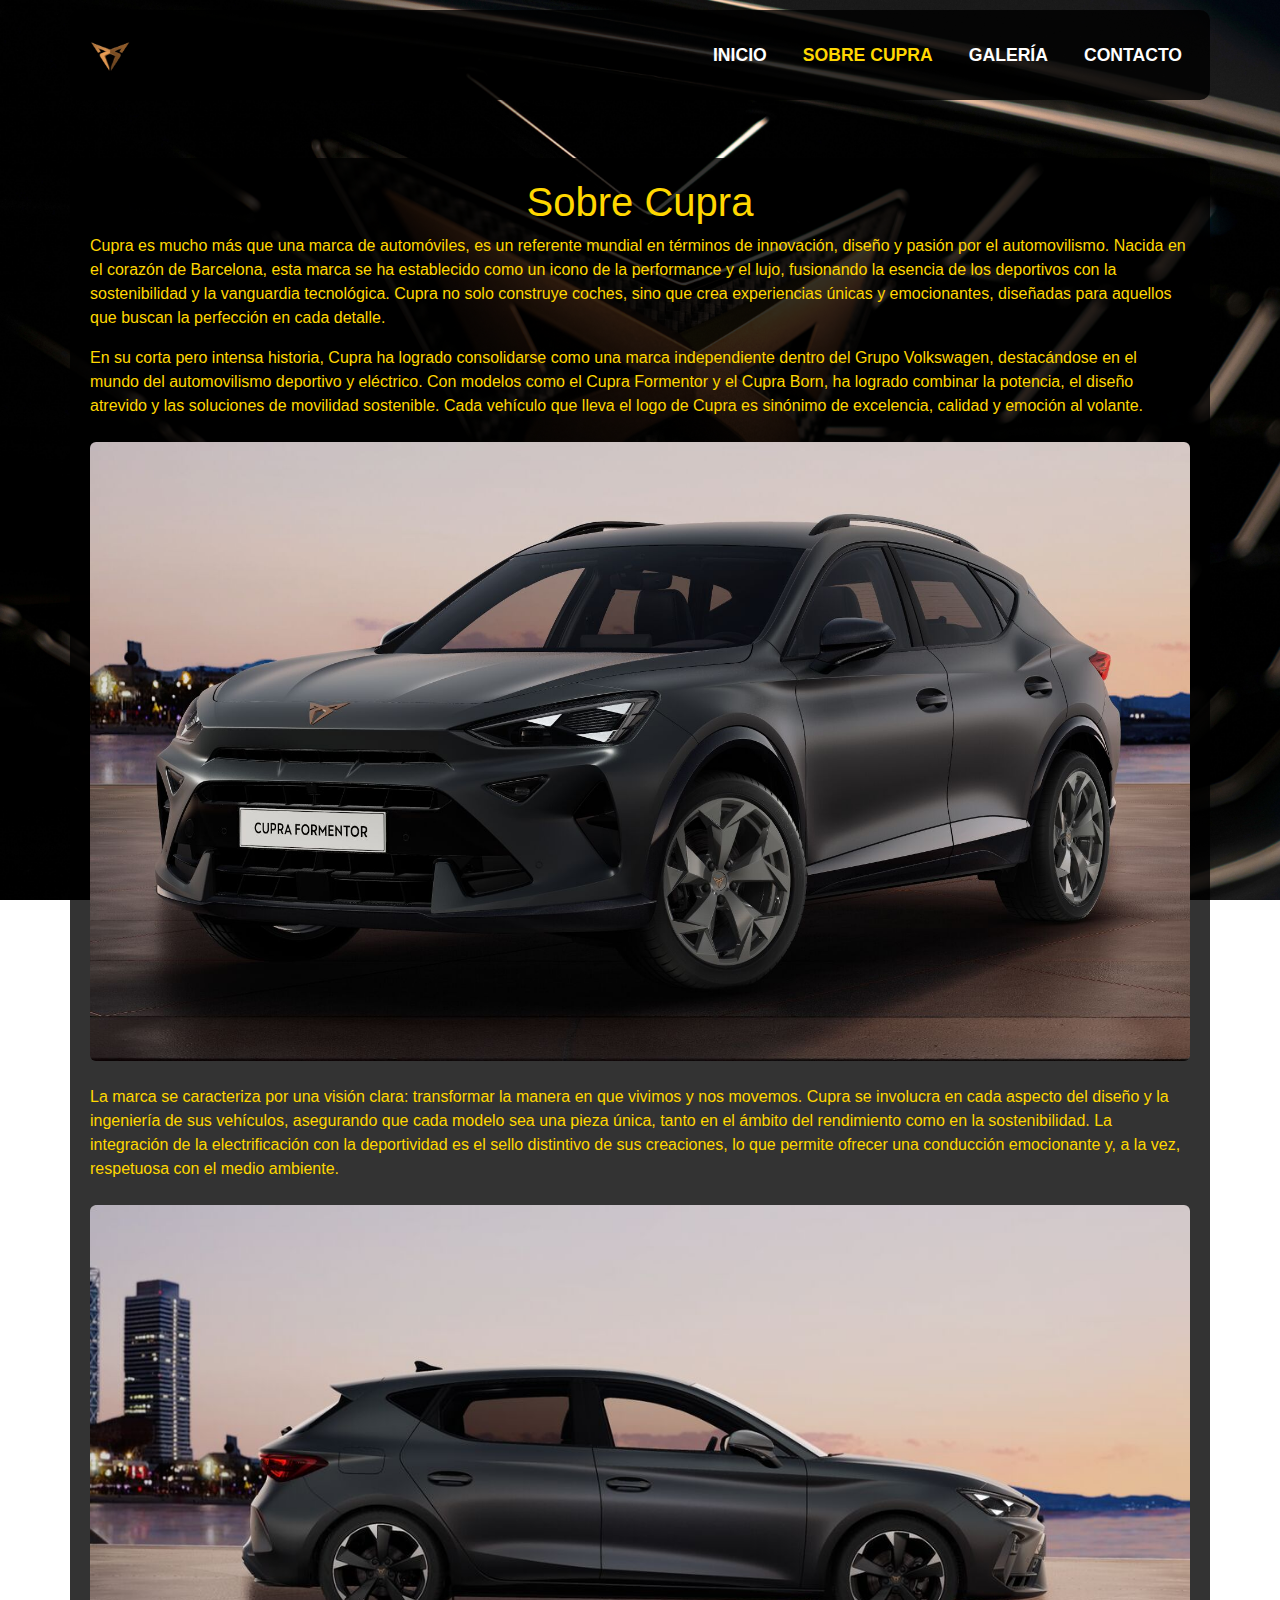
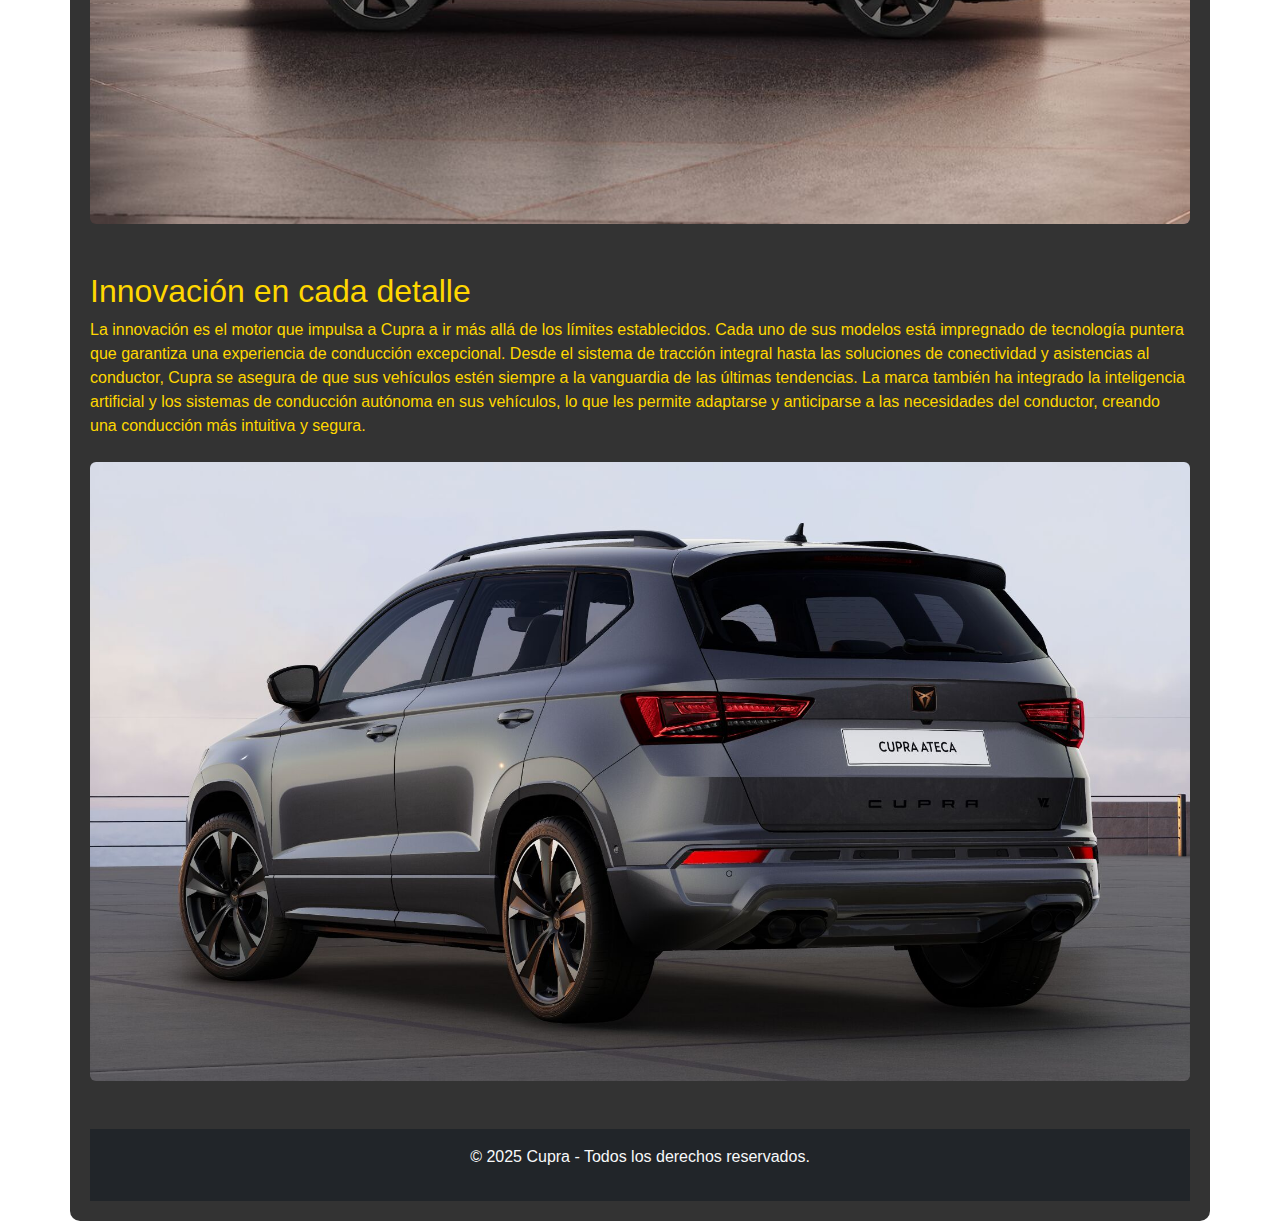
==== about.html @ 3f9d6c5e "Add files via upload" ====
<!DOCTYPE html>
<html lang="es">

<head>
    <meta charset="UTF-8">
    <meta name="viewport" content="width=device-width, initial-scale=1">
    <title>Sobre Cupra</title>
    <link href="https://cdn.jsdelivr.net/npm/bootstrap@5.3.0/dist/css/bootstrap.min.css" rel="stylesheet">
    <link rel="icon" type="image/png" href="img/favicon.png">
    <link rel="stylesheet" href="css/styles.css">
</head>

<body>
    <!-- Barra de navegación con fondo de imagen -->
    <nav class="navbar navbar-expand-lg navbar-dark custom-navbar">
        <div class="container">
            <!-- Reemplazamos el texto "Cupra" por el logo -->
            <a class="navbar-brand" href="index.html">
                <img src="img/favicon.png" alt="Cupra" style="height: 40px;">
            </a>
            <button class="navbar-toggler" type="button" data-bs-toggle="collapse" data-bs-target="#navbarNav">
                <span class="navbar-toggler-icon"></span>
            </button>
            <div class="collapse navbar-collapse" id="navbarNav">
                <ul class="navbar-nav ms-auto">
                    <li class="nav-item">
                        <a class="nav-link" href="index.html">Inicio</a>
                    </li>
                    <li class="nav-item">
                        <a class="nav-link active" href="about.html">Sobre Cupra</a>
                    </li>
                    <li class="nav-item">
                        <a class="nav-link" href="gallery.html">Galería</a>
                    </li>
                    <li class="nav-item">
                        <a class="nav-link" href="contact.html">Contacto</a>
                    </li>
                </ul>
            </div>
        </div>
    </nav>

    <!-- Contenido principal -->
    <div class="container mt-5">
        <h1 class="text-center">Sobre Cupra</h1>

        <p class="text-justify">Cupra es mucho más que una marca de automóviles, es un referente mundial en términos de
            innovación, diseño y pasión por el automovilismo. Nacida en el corazón de Barcelona, esta marca se ha
            establecido como un icono de la performance y el lujo, fusionando la esencia de los deportivos con la
            sostenibilidad y la vanguardia tecnológica. Cupra no solo construye coches, sino que crea experiencias
            únicas y emocionantes, diseñadas para aquellos que buscan la perfección en cada detalle.</p>

        <p class="text-justify">En su corta pero intensa historia, Cupra ha logrado consolidarse como una marca
            independiente dentro del Grupo Volkswagen, destacándose en el mundo del automovilismo deportivo y eléctrico.
            Con modelos como el Cupra Formentor y el Cupra Born, ha logrado combinar la potencia, el diseño atrevido y
            las soluciones de movilidad sostenible. Cada vehículo que lleva el logo de Cupra es sinónimo de excelencia,
            calidad y emoción al volante.</p>

        <!-- Imagen del Cupra Formentor -->
        <div class="text-center my-4">
            <img src="img/formentor1.jpg" alt="Cupra Formentor" class="img-fluid rounded">
        </div>

        <p class="text-justify">La marca se caracteriza por una visión clara: transformar la manera en que vivimos y nos
            movemos. Cupra se involucra en cada aspecto del diseño y la ingeniería de sus vehículos, asegurando que cada
            modelo sea una pieza única, tanto en el ámbito del rendimiento como en la sostenibilidad. La integración de
            la electrificación con la deportividad es el sello distintivo de sus creaciones, lo que permite ofrecer una
            conducción emocionante y, a la vez, respetuosa con el medio ambiente.</p>

        <!-- Imagen del Cupra Formentor -->
        <div class="text-center my-4">
            <img src="img/leon2.jpg" alt="Cupra Formentor" class="img-fluid rounded">
        </div>

        <h2 class="mt-5">Innovación en cada detalle</h2>
        <p class="text-justify">La innovación es el motor que impulsa a Cupra a ir más allá de los límites establecidos.
            Cada uno de sus modelos está impregnado de tecnología puntera que garantiza una experiencia de conducción
            excepcional. Desde el sistema de tracción integral hasta las soluciones de conectividad y asistencias al
            conductor, Cupra se asegura de que sus vehículos estén siempre a la vanguardia de las últimas tendencias. La
            marca también ha integrado la inteligencia artificial y los sistemas de conducción autónoma en sus
            vehículos, lo que les permite adaptarse y anticiparse a las necesidades del conductor, creando una
            conducción más intuitiva y segura.</p>

        <!-- Imagen del Cupra Formentor -->
        <div class="text-center my-4">
            <img src="img/ateca3.jpg" alt="Cupra Formentor" class="img-fluid rounded">
        </div>

        <footer class="text-center text-light bg-dark py-3 mt-5">
            <p>&copy; 2025 Cupra - Todos los derechos reservados.</p>
        </footer>
        <!-- Scripts -->
        <script src="https://cdn.jsdelivr.net/npm/bootstrap@5.3.0/dist/js/bootstrap.bundle.min.js"></script>
</body>

</html>
---- css/styles.css ----
/* ----- General ----- */
body {
    background-image: url('../img/fondo-index.jpg');
    /* Fondo de toda la página */
    background-size: cover;
    background-attachment: fixed;
    background-position: center;
    color: #FFD700;
    font-family: Arial, sans-serif;
}

/* Estilo personalizado para la barra de navegación */
.custom-navbar {
    background-image: url('img/cupra-banner.jpg');
    background-size: cover;
    background-position: center;
    transition: background-color 0.3s ease;
    padding: 10px 0;
}

.custom-navbar .navbar-brand img {
    height: 40px;
    transition: transform 0.3s ease;
}

.custom-navbar .navbar-brand img:hover {
    transform: scale(1.1); /* Efecto de escala cuando pasa el ratón */
}

/* Estilo de los enlaces de navegación */
.custom-navbar .navbar-nav .nav-link {
    font-size: 1.1rem;
    font-weight: 600;
    color: #fff;
    text-transform: uppercase;
    margin-left: 20px;
    transition: color 0.3s ease;
}

/* Efecto de hover en los enlaces */
.custom-navbar .navbar-nav .nav-link:hover {
    color: #FFD700;
    text-decoration: underline;
}

/* Enlace activo */
.custom-navbar .navbar-nav .nav-link.active {
    color: #FFD700 !important;
}

/* Cambio de fondo al hacer scroll */
.custom-navbar.scrolled {
    background-color: rgba(0, 0, 0, 0.7);
    box-shadow: 0 4px 6px rgba(0, 0, 0, 0.2);
}

/* Estilo para el icono del menú en pantallas pequeñas */
.custom-navbar .navbar-toggler-icon {
    background-color: #FFD700;
}


/* ----- Contenedor Principal ----- */
.container {
    background-color: rgba(0, 0, 0, 0.8);
    /* Fondo semi-transparente */
    padding: 20px;
    border-radius: 10px;
}

h1,
h2,
h3 {
    color: #FFD700;
}

/* ----- Carrusel ----- */
.carousel img {
    width: 100%;
    height: auto;
    border-radius: 10px;
}

.carousel-control-prev-icon,
.carousel-control-next-icon {
    background-color: rgba(255, 215, 0, 0.8);
    border-radius: 50%;
}

/* ----- Pie de página ----- */
footer {
    background-color: #000;
    color: #FFD700;
}

/* Personaliza la barra de desplazamiento */
::-webkit-scrollbar {
    width: 12px;
    /* Ancho de la barra de desplazamiento */
}

::-webkit-scrollbar-track {
    background: #333;
    /* Color de fondo del track */
    border-radius: 10px;
}

::-webkit-scrollbar-thumb {
    background: #FFD700;
    /* Color del thumb (la parte que se mueve) */
    border-radius: 10px;
    border: 2px solid #333;
    /* Bordes del thumb */
}

::-webkit-scrollbar-thumb:hover {
    background: #FFA500;
    /* Color del thumb al pasar el ratón por encima */
}

/* Hacer el scroll más suave */
html {
    scroll-behavior: smooth;
}

/* Iniciar con elementos invisibles */
.fade-in {
    opacity: 0;
    transition: opacity 1.5s ease-in-out;
}

/* Cuando el elemento esté visible, será opaco */
.fade-in.visible {
    opacity: 1;
}
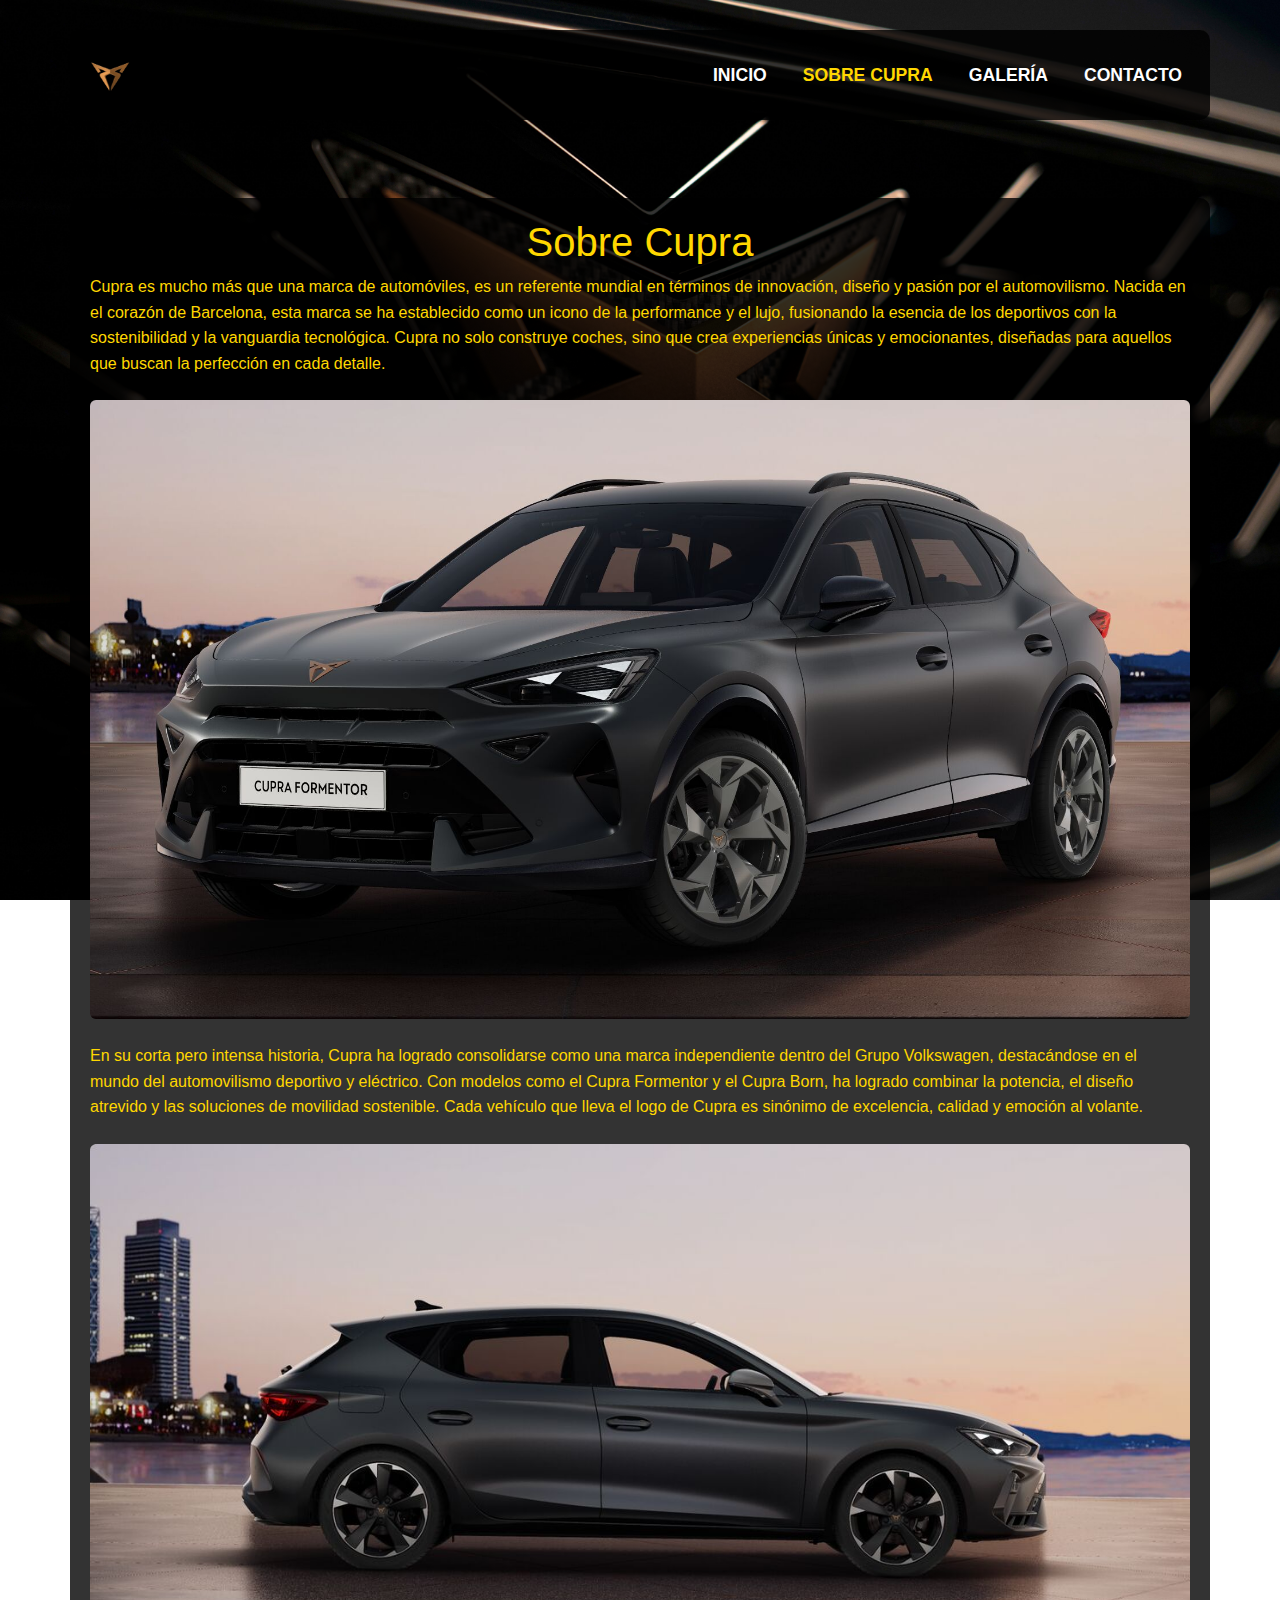
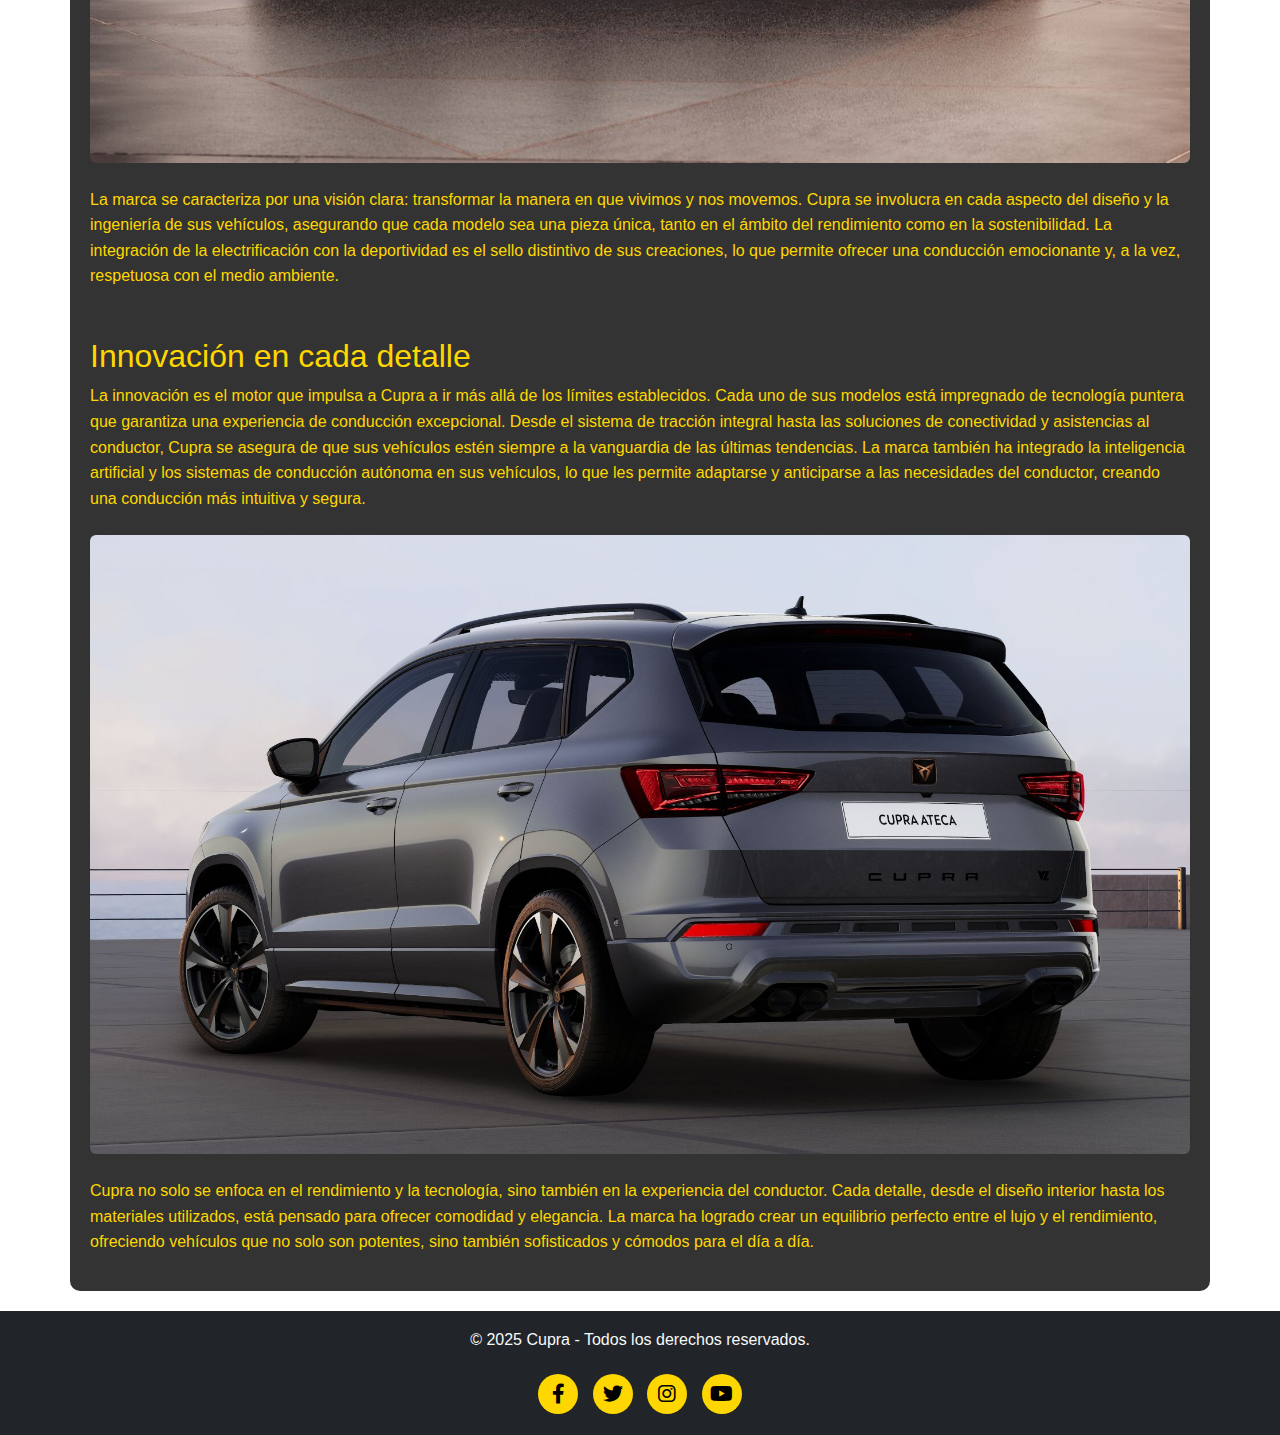
==== commit c16fd18f: "Add files via upload" ====
--- a/about.html
+++ b/about.html
@@ -8,13 +8,13 @@
     <link href="https://cdn.jsdelivr.net/npm/bootstrap@5.3.0/dist/css/bootstrap.min.css" rel="stylesheet">
     <link rel="icon" type="image/png" href="img/favicon.png">
     <link rel="stylesheet" href="css/styles.css">
+    <link href="https://cdnjs.cloudflare.com/ajax/libs/font-awesome/6.0.0-beta3/css/all.min.css" rel="stylesheet">
 </head>
 
 <body>
     <!-- Barra de navegación con fondo de imagen -->
     <nav class="navbar navbar-expand-lg navbar-dark custom-navbar">
         <div class="container">
-            <!-- Reemplazamos el texto "Cupra" por el logo -->
             <a class="navbar-brand" href="index.html">
                 <img src="img/favicon.png" alt="Cupra" style="height: 40px;">
             </a>
@@ -44,53 +44,54 @@
     <div class="container mt-5">
         <h1 class="text-center">Sobre Cupra</h1>
 
-        <p class="text-justify">Cupra es mucho más que una marca de automóviles, es un referente mundial en términos de
-            innovación, diseño y pasión por el automovilismo. Nacida en el corazón de Barcelona, esta marca se ha
-            establecido como un icono de la performance y el lujo, fusionando la esencia de los deportivos con la
-            sostenibilidad y la vanguardia tecnológica. Cupra no solo construye coches, sino que crea experiencias
-            únicas y emocionantes, diseñadas para aquellos que buscan la perfección en cada detalle.</p>
-
-        <p class="text-justify">En su corta pero intensa historia, Cupra ha logrado consolidarse como una marca
-            independiente dentro del Grupo Volkswagen, destacándose en el mundo del automovilismo deportivo y eléctrico.
-            Con modelos como el Cupra Formentor y el Cupra Born, ha logrado combinar la potencia, el diseño atrevido y
-            las soluciones de movilidad sostenible. Cada vehículo que lleva el logo de Cupra es sinónimo de excelencia,
-            calidad y emoción al volante.</p>
+        <p class="text-justify">Cupra es mucho más que una marca de automóviles, es un referente mundial en términos de innovación, diseño y pasión por el automovilismo. Nacida en el corazón de Barcelona, esta marca se ha establecido como un icono de la performance y el lujo, fusionando la esencia de los deportivos con la sostenibilidad y la vanguardia tecnológica. Cupra no solo construye coches, sino que crea experiencias únicas y emocionantes, diseñadas para aquellos que buscan la perfección en cada detalle.</p>
 
         <!-- Imagen del Cupra Formentor -->
         <div class="text-center my-4">
             <img src="img/formentor1.jpg" alt="Cupra Formentor" class="img-fluid rounded">
         </div>
 
-        <p class="text-justify">La marca se caracteriza por una visión clara: transformar la manera en que vivimos y nos
-            movemos. Cupra se involucra en cada aspecto del diseño y la ingeniería de sus vehículos, asegurando que cada
-            modelo sea una pieza única, tanto en el ámbito del rendimiento como en la sostenibilidad. La integración de
-            la electrificación con la deportividad es el sello distintivo de sus creaciones, lo que permite ofrecer una
-            conducción emocionante y, a la vez, respetuosa con el medio ambiente.</p>
+        <p class="text-justify">En su corta pero intensa historia, Cupra ha logrado consolidarse como una marca independiente dentro del Grupo Volkswagen, destacándose en el mundo del automovilismo deportivo y eléctrico. Con modelos como el Cupra Formentor y el Cupra Born, ha logrado combinar la potencia, el diseño atrevido y las soluciones de movilidad sostenible. Cada vehículo que lleva el logo de Cupra es sinónimo de excelencia, calidad y emoción al volante.</p>
 
-        <!-- Imagen del Cupra Formentor -->
+        <!-- Imagen del Cupra León -->
         <div class="text-center my-4">
-            <img src="img/leon2.jpg" alt="Cupra Formentor" class="img-fluid rounded">
+            <img src="img/leon2.jpg" alt="Cupra León" class="img-fluid rounded">
         </div>
 
+        <p class="text-justify">La marca se caracteriza por una visión clara: transformar la manera en que vivimos y nos movemos. Cupra se involucra en cada aspecto del diseño y la ingeniería de sus vehículos, asegurando que cada modelo sea una pieza única, tanto en el ámbito del rendimiento como en la sostenibilidad. La integración de la electrificación con la deportividad es el sello distintivo de sus creaciones, lo que permite ofrecer una conducción emocionante y, a la vez, respetuosa con el medio ambiente.</p>
+
         <h2 class="mt-5">Innovación en cada detalle</h2>
-        <p class="text-justify">La innovación es el motor que impulsa a Cupra a ir más allá de los límites establecidos.
-            Cada uno de sus modelos está impregnado de tecnología puntera que garantiza una experiencia de conducción
-            excepcional. Desde el sistema de tracción integral hasta las soluciones de conectividad y asistencias al
-            conductor, Cupra se asegura de que sus vehículos estén siempre a la vanguardia de las últimas tendencias. La
-            marca también ha integrado la inteligencia artificial y los sistemas de conducción autónoma en sus
-            vehículos, lo que les permite adaptarse y anticiparse a las necesidades del conductor, creando una
-            conducción más intuitiva y segura.</p>
+        <p class="text-justify">La innovación es el motor que impulsa a Cupra a ir más allá de los límites establecidos. Cada uno de sus modelos está impregnado de tecnología puntera que garantiza una experiencia de conducción excepcional. Desde el sistema de tracción integral hasta las soluciones de conectividad y asistencias al conductor, Cupra se asegura de que sus vehículos estén siempre a la vanguardia de las últimas tendencias. La marca también ha integrado la inteligencia artificial y los sistemas de conducción autónoma en sus vehículos, lo que les permite adaptarse y anticiparse a las necesidades del conductor, creando una conducción más intuitiva y segura.</p>
 
-        <!-- Imagen del Cupra Formentor -->
+        <!-- Imagen del Cupra Ateca -->
         <div class="text-center my-4">
-            <img src="img/ateca3.jpg" alt="Cupra Formentor" class="img-fluid rounded">
+            <img src="img/ateca3.jpg" alt="Cupra Ateca" class="img-fluid rounded">
         </div>
 
-        <footer class="text-center text-light bg-dark py-3 mt-5">
-            <p>&copy; 2025 Cupra - Todos los derechos reservados.</p>
-        </footer>
-        <!-- Scripts -->
-        <script src="https://cdn.jsdelivr.net/npm/bootstrap@5.3.0/dist/js/bootstrap.bundle.min.js"></script>
+        <p class="text-justify">Cupra no solo se enfoca en el rendimiento y la tecnología, sino también en la experiencia del conductor. Cada detalle, desde el diseño interior hasta los materiales utilizados, está pensado para ofrecer comodidad y elegancia. La marca ha logrado crear un equilibrio perfecto entre el lujo y el rendimiento, ofreciendo vehículos que no solo son potentes, sino también sofisticados y cómodos para el día a día.</p>
+    </div>
+
+    <!-- Footer -->
+    <footer class="text-center text-light bg-dark py-3">
+        <p>&copy; 2025 Cupra - Todos los derechos reservados.</p>
+        <div class="social-links">
+            <a href="https://www.facebook.com/CUPRAesp/?locale=es_ES" target="_blank" class="btn btn-social-icon btn-facebook">
+                <i class="fab fa-facebook-f"></i>
+            </a>
+            <a href="https://twitter.com/cupra" target="_blank" class="btn btn-social-icon btn-twitter">
+                <i class="fab fa-twitter"></i>
+            </a>
+            <a href="https://www.instagram.com/cupra_official/" target="_blank" class="btn btn-social-icon btn-instagram">
+                <i class="fab fa-instagram"></i>
+            </a>
+            <a href="https://www.youtube.com/@CupraAutotreca" target="_blank" class="btn btn-social-icon btn-youtube">
+                <i class="fab fa-youtube"></i>
+            </a>
+        </div>
+    </footer>
+
+    <!-- Scripts -->
+    <script src="https://cdn.jsdelivr.net/npm/bootstrap@5.3.0/dist/js/bootstrap.bundle.min.js"></script>
 </body>
 
 </html>--- a/css/styles.css
+++ b/css/styles.css
@@ -1,15 +1,20 @@
 /* ----- General ----- */
-body {
+html, body {
+    height: 100%;
+    margin: 0;
+    padding: 0;
+    display: flex;
+    flex-direction: column;
     background-image: url('../img/fondo-index.jpg');
-    /* Fondo de toda la página */
     background-size: cover;
     background-attachment: fixed;
     background-position: center;
     color: #FFD700;
     font-family: Arial, sans-serif;
-}
-
-/* Estilo personalizado para la barra de navegación */
+    line-height: 1.6;
+}
+
+/* ----- Barra de navegación ----- */
 .custom-navbar {
     background-image: url('img/cupra-banner.jpg');
     background-size: cover;
@@ -24,10 +29,9 @@
 }
 
 .custom-navbar .navbar-brand img:hover {
-    transform: scale(1.1); /* Efecto de escala cuando pasa el ratón */
-}
-
-/* Estilo de los enlaces de navegación */
+    transform: scale(1.1);
+}
+
 .custom-navbar .navbar-nav .nav-link {
     font-size: 1.1rem;
     font-weight: 600;
@@ -37,41 +41,37 @@
     transition: color 0.3s ease;
 }
 
-/* Efecto de hover en los enlaces */
 .custom-navbar .navbar-nav .nav-link:hover {
     color: #FFD700;
     text-decoration: underline;
 }
 
-/* Enlace activo */
 .custom-navbar .navbar-nav .nav-link.active {
     color: #FFD700 !important;
 }
 
-/* Cambio de fondo al hacer scroll */
 .custom-navbar.scrolled {
     background-color: rgba(0, 0, 0, 0.7);
     box-shadow: 0 4px 6px rgba(0, 0, 0, 0.2);
 }
 
-/* Estilo para el icono del menú en pantallas pequeñas */
 .custom-navbar .navbar-toggler-icon {
     background-color: #FFD700;
 }
-
 
 /* ----- Contenedor Principal ----- */
 .container {
+    flex: 1;
     background-color: rgba(0, 0, 0, 0.8);
-    /* Fondo semi-transparente */
     padding: 20px;
     border-radius: 10px;
-}
-
-h1,
-h2,
-h3 {
-    color: #FFD700;
+    margin-top: 20px;
+    margin-bottom: 20px;
+}
+
+h1, h2, h3 {
+    color: #FFD700;
+    margin-top: 0;
 }
 
 /* ----- Carrusel ----- */
@@ -91,45 +91,199 @@
 footer {
     background-color: #000;
     color: #FFD700;
-}
-
-/* Personaliza la barra de desplazamiento */
+    padding: 20px 0;
+    text-align: center;
+    margin-top: auto;
+}
+
+/* ----- Reproductores de audio ----- */
+.audio-player {
+    width: 100%;
+    max-width: 400px;
+    margin: 0 auto;
+    background-color: #000;
+    border-radius: 15px;
+    padding: 15px;
+    box-shadow: 0 4px 10px rgba(0, 0, 0, 0.3);
+    display: flex;
+    flex-direction: column;
+    align-items: center;
+}
+
+.audio-player audio {
+    width: 100%;
+    margin-bottom: 10px;
+}
+
+.audio-player audio::-webkit-media-controls-panel {
+    background-color: #000;
+    border-radius: 10px;
+}
+
+.audio-player audio::-webkit-media-controls-play-button,
+.audio-player audio::-webkit-media-controls-mute-button {
+    background-color: #FFD700;
+    border-radius: 50%;
+    padding: 8px;
+}
+
+.audio-player audio::-webkit-media-controls-play-button:hover,
+.audio-player audio::-webkit-media-controls-mute-button:hover {
+    background-color: #FFA500;
+}
+
+.audio-player audio::-webkit-media-controls-timeline {
+    background-color: #333;
+    border-radius: 5px;
+    height: 4px;
+}
+
+.audio-player audio::-webkit-media-controls-current-time-display,
+.audio-player audio::-webkit-media-controls-time-remaining-display {
+    color: #FFD700;
+    font-size: 0.9rem;
+}
+
+.audio-player audio::-webkit-media-controls-volume-slider {
+    background-color: #333;
+    border-radius: 5px;
+    height: 4px;
+}
+
+.audio-player audio::-webkit-media-controls-mute-button {
+    background-color: #FFD700;
+    border-radius: 50%;
+    padding: 5px;
+}
+
+.audio-player audio::-webkit-media-controls-mute-button:hover {
+    background-color: #FFA500;
+}
+
+.audio-player p {
+    color: #FFD700;
+    font-size: 1rem;
+    margin-top: 10px;
+    text-align: center;
+}
+
+/* ----- Video de bienvenida ----- */
+.video-container {
+    position: relative;
+    padding-bottom: 56.25%;
+    height: 0;
+    overflow: hidden;
+    border-radius: 15px;
+    box-shadow: 0 4px 10px rgba(0, 0, 0, 0.3);
+}
+
+.video-container video {
+    position: absolute;
+    top: 0;
+    left: 0;
+    width: 100%;
+    height: 100%;
+    border-radius: 15px;
+}
+
+/* ----- Iconos de redes sociales ----- */
+.social-links {
+    margin-top: 10px;
+}
+
+.social-links .btn-social-icon {
+    background-color: #FFD700;
+    color: #000;
+    border-radius: 50%;
+    margin: 5px;
+    transition: all 0.3s ease;
+    width: 40px;
+    height: 40px;
+    display: inline-flex;
+    align-items: center;
+    justify-content: center;
+}
+
+.social-links .btn-social-icon:hover {
+    background-color: #000;
+    color: #FFD700;
+}
+
+.social-links .btn-social-icon i {
+    font-size: 20px;
+}
+
+/* ----- Scroll personalizado ----- */
 ::-webkit-scrollbar {
-    width: 12px;
-    /* Ancho de la barra de desplazamiento */
+    width: 20px;
 }
 
 ::-webkit-scrollbar-track {
     background: #333;
-    /* Color de fondo del track */
     border-radius: 10px;
 }
 
 ::-webkit-scrollbar-thumb {
     background: #FFD700;
-    /* Color del thumb (la parte que se mueve) */
     border-radius: 10px;
     border: 2px solid #333;
-    /* Bordes del thumb */
 }
 
 ::-webkit-scrollbar-thumb:hover {
     background: #FFA500;
-    /* Color del thumb al pasar el ratón por encima */
-}
-
-/* Hacer el scroll más suave */
-html {
-    scroll-behavior: smooth;
-}
-
-/* Iniciar con elementos invisibles */
-.fade-in {
-    opacity: 0;
-    transition: opacity 1.5s ease-in-out;
-}
-
-/* Cuando el elemento esté visible, será opaco */
-.fade-in.visible {
-    opacity: 1;
+}
+
+/* ----- Media Queries para Responsividad ----- */
+@media (max-width: 768px) {
+    .custom-navbar .navbar-nav .nav-link {
+        font-size: 1rem;
+        margin-left: 10px;
+    }
+
+    .container {
+        padding: 15px;
+    }
+
+    h1 {
+        font-size: 2rem;
+    }
+
+    h2 {
+        font-size: 1.75rem;
+    }
+
+    h3 {
+        font-size: 1.5rem;
+    }
+
+    .carousel img {
+        border-radius: 5px;
+    }
+}
+
+@media (max-width: 576px) {
+    .custom-navbar .navbar-brand img {
+        height: 30px;
+    }
+
+    .custom-navbar .navbar-nav .nav-link {
+        font-size: 0.9rem;
+        margin-left: 5px;
+    }
+
+    .container {
+        padding: 10px;
+    }
+
+    h1 {
+        font-size: 1.75rem;
+    }
+
+    h2 {
+        font-size: 1.5rem;
+    }
+
+    h3 {
+        font-size: 1.25rem;
+    }
 }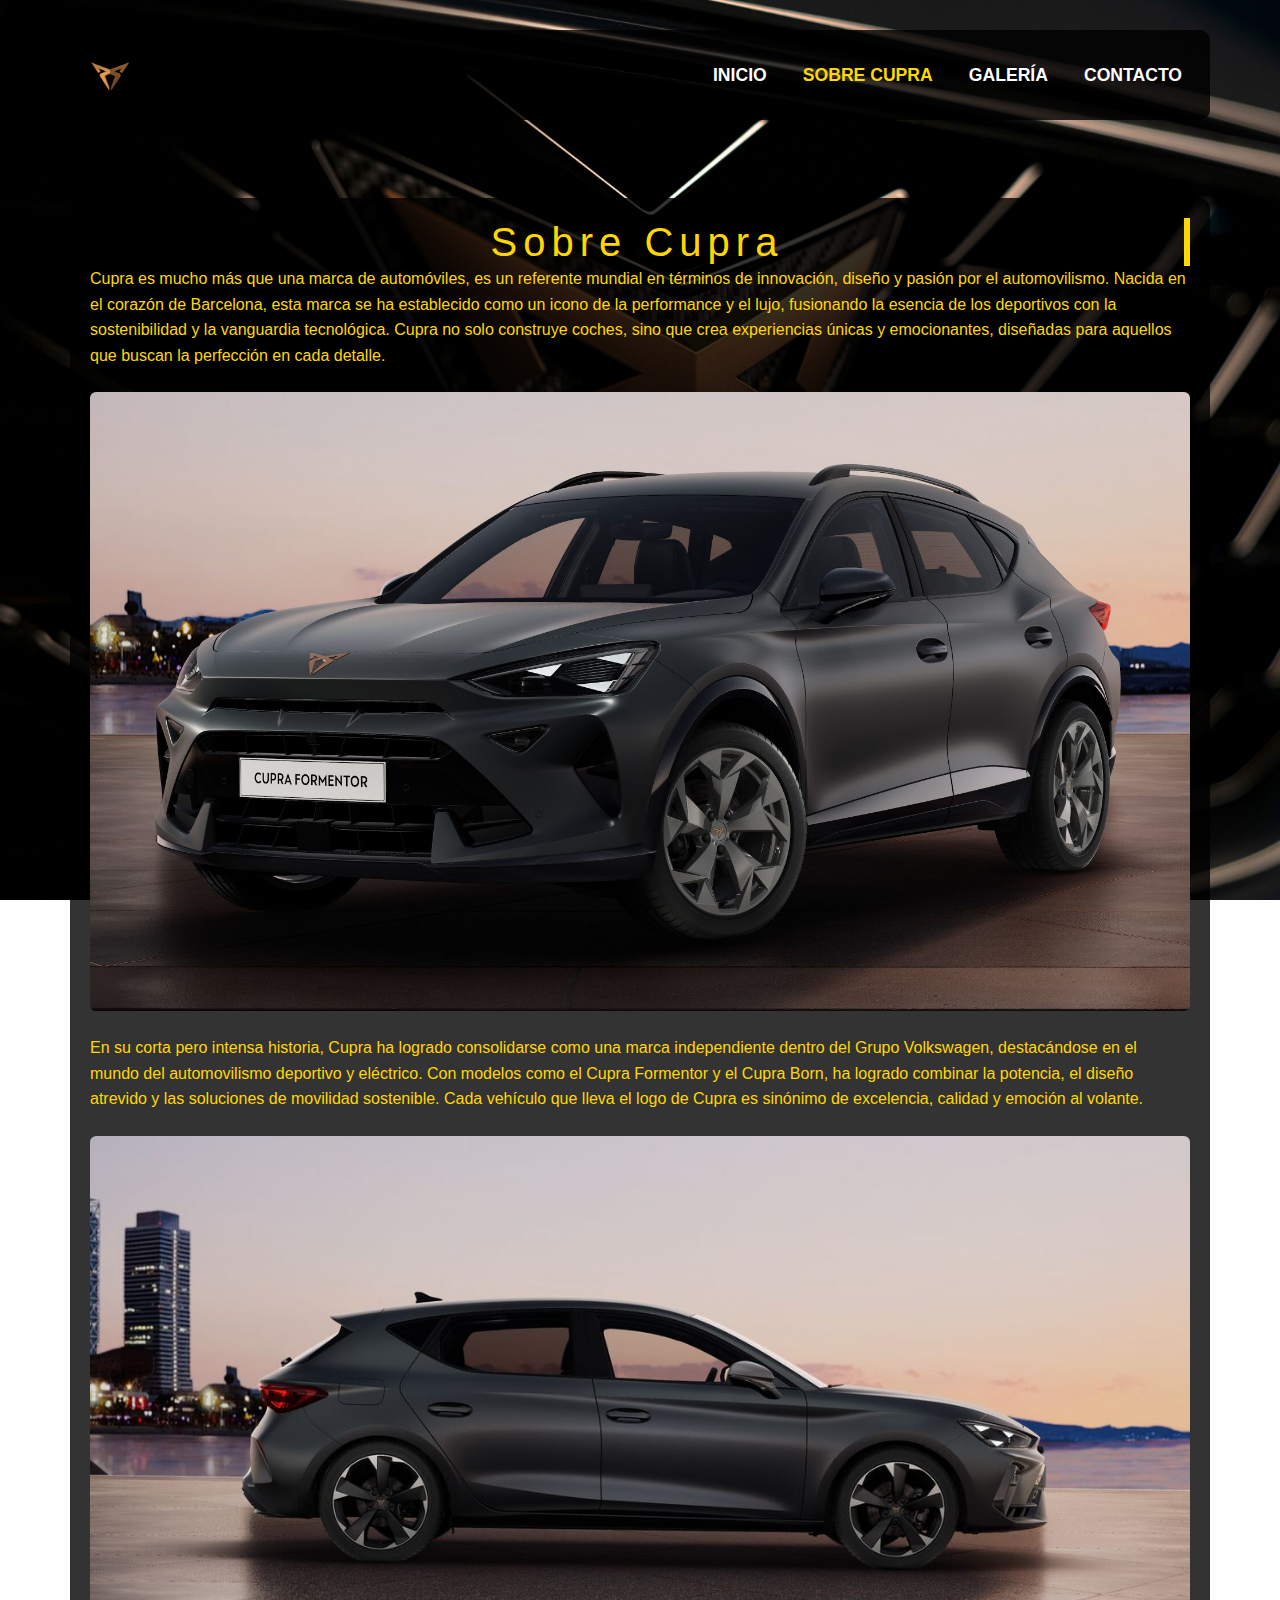
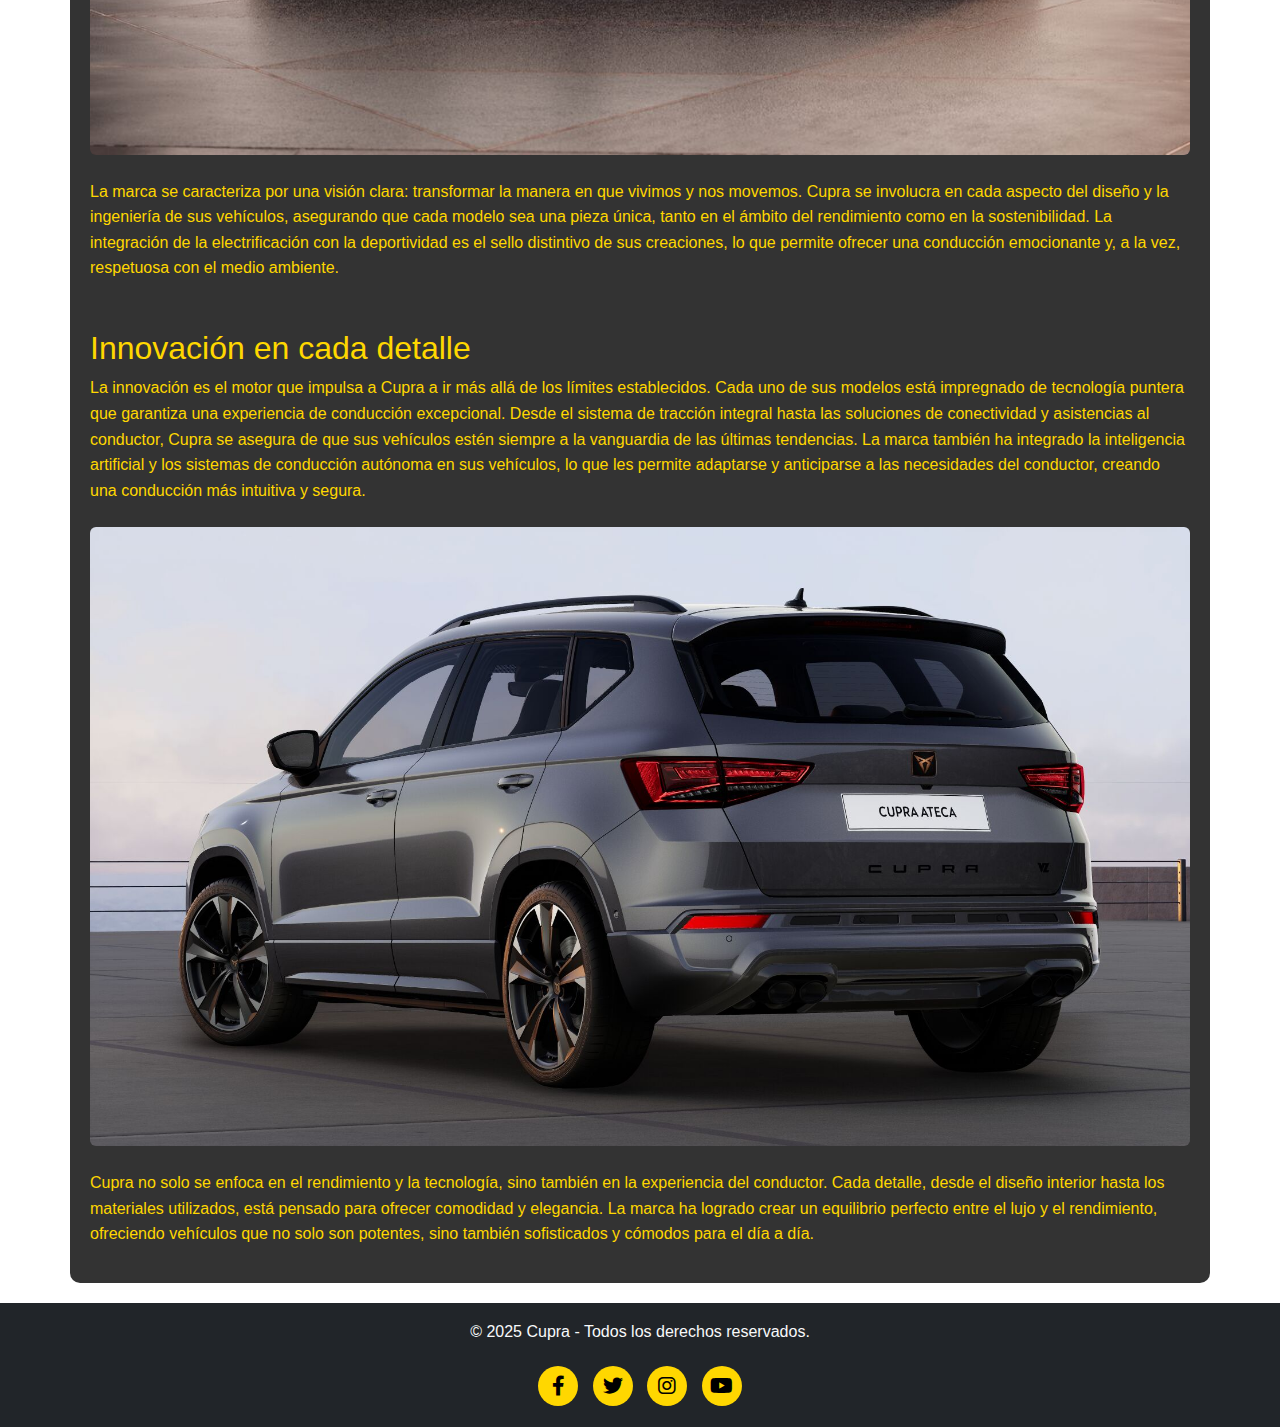
==== commit 453bbe1b: "Add files via upload" ====
--- a/about.html
+++ b/about.html
@@ -12,6 +12,9 @@
 </head>
 
 <body>
+    <!-- Spinner de carga -->
+    <div class="loader"></div>
+
     <!-- Barra de navegación con fondo de imagen -->
     <nav class="navbar navbar-expand-lg navbar-dark custom-navbar">
         <div class="container">
@@ -41,34 +44,34 @@
     </nav>
 
     <!-- Contenido principal -->
-    <div class="container mt-5">
-        <h1 class="text-center">Sobre Cupra</h1>
+    <div class="container mt-5 fade-in">
+        <h1 class="text-center typewriter">Sobre Cupra</h1>
 
-        <p class="text-justify">Cupra es mucho más que una marca de automóviles, es un referente mundial en términos de innovación, diseño y pasión por el automovilismo. Nacida en el corazón de Barcelona, esta marca se ha establecido como un icono de la performance y el lujo, fusionando la esencia de los deportivos con la sostenibilidad y la vanguardia tecnológica. Cupra no solo construye coches, sino que crea experiencias únicas y emocionantes, diseñadas para aquellos que buscan la perfección en cada detalle.</p>
+        <p class="text-justify fade-in">Cupra es mucho más que una marca de automóviles, es un referente mundial en términos de innovación, diseño y pasión por el automovilismo. Nacida en el corazón de Barcelona, esta marca se ha establecido como un icono de la performance y el lujo, fusionando la esencia de los deportivos con la sostenibilidad y la vanguardia tecnológica. Cupra no solo construye coches, sino que crea experiencias únicas y emocionantes, diseñadas para aquellos que buscan la perfección en cada detalle.</p>
 
         <!-- Imagen del Cupra Formentor -->
-        <div class="text-center my-4">
-            <img src="img/formentor1.jpg" alt="Cupra Formentor" class="img-fluid rounded">
+        <div class="text-center my-4 fade-in">
+            <img src="img/formentor1.jpg" alt="Cupra Formentor" class="img-fluid rounded gallery-item">
         </div>
 
-        <p class="text-justify">En su corta pero intensa historia, Cupra ha logrado consolidarse como una marca independiente dentro del Grupo Volkswagen, destacándose en el mundo del automovilismo deportivo y eléctrico. Con modelos como el Cupra Formentor y el Cupra Born, ha logrado combinar la potencia, el diseño atrevido y las soluciones de movilidad sostenible. Cada vehículo que lleva el logo de Cupra es sinónimo de excelencia, calidad y emoción al volante.</p>
+        <p class="text-justify fade-in">En su corta pero intensa historia, Cupra ha logrado consolidarse como una marca independiente dentro del Grupo Volkswagen, destacándose en el mundo del automovilismo deportivo y eléctrico. Con modelos como el Cupra Formentor y el Cupra Born, ha logrado combinar la potencia, el diseño atrevido y las soluciones de movilidad sostenible. Cada vehículo que lleva el logo de Cupra es sinónimo de excelencia, calidad y emoción al volante.</p>
 
         <!-- Imagen del Cupra León -->
-        <div class="text-center my-4">
-            <img src="img/leon2.jpg" alt="Cupra León" class="img-fluid rounded">
+        <div class="text-center my-4 fade-in">
+            <img src="img/leon2.jpg" alt="Cupra León" class="img-fluid rounded gallery-item">
         </div>
 
-        <p class="text-justify">La marca se caracteriza por una visión clara: transformar la manera en que vivimos y nos movemos. Cupra se involucra en cada aspecto del diseño y la ingeniería de sus vehículos, asegurando que cada modelo sea una pieza única, tanto en el ámbito del rendimiento como en la sostenibilidad. La integración de la electrificación con la deportividad es el sello distintivo de sus creaciones, lo que permite ofrecer una conducción emocionante y, a la vez, respetuosa con el medio ambiente.</p>
+        <p class="text-justify fade-in">La marca se caracteriza por una visión clara: transformar la manera en que vivimos y nos movemos. Cupra se involucra en cada aspecto del diseño y la ingeniería de sus vehículos, asegurando que cada modelo sea una pieza única, tanto en el ámbito del rendimiento como en la sostenibilidad. La integración de la electrificación con la deportividad es el sello distintivo de sus creaciones, lo que permite ofrecer una conducción emocionante y, a la vez, respetuosa con el medio ambiente.</p>
 
-        <h2 class="mt-5">Innovación en cada detalle</h2>
-        <p class="text-justify">La innovación es el motor que impulsa a Cupra a ir más allá de los límites establecidos. Cada uno de sus modelos está impregnado de tecnología puntera que garantiza una experiencia de conducción excepcional. Desde el sistema de tracción integral hasta las soluciones de conectividad y asistencias al conductor, Cupra se asegura de que sus vehículos estén siempre a la vanguardia de las últimas tendencias. La marca también ha integrado la inteligencia artificial y los sistemas de conducción autónoma en sus vehículos, lo que les permite adaptarse y anticiparse a las necesidades del conductor, creando una conducción más intuitiva y segura.</p>
+        <h2 class="mt-5 fade-in">Innovación en cada detalle</h2>
+        <p class="text-justify fade-in">La innovación es el motor que impulsa a Cupra a ir más allá de los límites establecidos. Cada uno de sus modelos está impregnado de tecnología puntera que garantiza una experiencia de conducción excepcional. Desde el sistema de tracción integral hasta las soluciones de conectividad y asistencias al conductor, Cupra se asegura de que sus vehículos estén siempre a la vanguardia de las últimas tendencias. La marca también ha integrado la inteligencia artificial y los sistemas de conducción autónoma en sus vehículos, lo que les permite adaptarse y anticiparse a las necesidades del conductor, creando una conducción más intuitiva y segura.</p>
 
         <!-- Imagen del Cupra Ateca -->
-        <div class="text-center my-4">
-            <img src="img/ateca3.jpg" alt="Cupra Ateca" class="img-fluid rounded">
+        <div class="text-center my-4 fade-in">
+            <img src="img/ateca3.jpg" alt="Cupra Ateca" class="img-fluid rounded gallery-item">
         </div>
 
-        <p class="text-justify">Cupra no solo se enfoca en el rendimiento y la tecnología, sino también en la experiencia del conductor. Cada detalle, desde el diseño interior hasta los materiales utilizados, está pensado para ofrecer comodidad y elegancia. La marca ha logrado crear un equilibrio perfecto entre el lujo y el rendimiento, ofreciendo vehículos que no solo son potentes, sino también sofisticados y cómodos para el día a día.</p>
+        <p class="text-justify fade-in">Cupra no solo se enfoca en el rendimiento y la tecnología, sino también en la experiencia del conductor. Cada detalle, desde el diseño interior hasta los materiales utilizados, está pensado para ofrecer comodidad y elegancia. La marca ha logrado crear un equilibrio perfecto entre el lujo y el rendimiento, ofreciendo vehículos que no solo son potentes, sino también sofisticados y cómodos para el día a día.</p>
     </div>
 
     <!-- Footer -->
@@ -92,6 +95,8 @@
 
     <!-- Scripts -->
     <script src="https://cdn.jsdelivr.net/npm/bootstrap@5.3.0/dist/js/bootstrap.bundle.min.js"></script>
+    <!-- Scripts personalizados -->
+    <script src="js/scripts.js"></script>
 </body>
 
 </html>--- a/css/styles.css
+++ b/css/styles.css
@@ -1,5 +1,6 @@
 /* ----- General ----- */
-html, body {
+html,
+body {
     height: 100%;
     margin: 0;
     padding: 0;
@@ -14,6 +15,20 @@
     line-height: 1.6;
 }
 
+@keyframes gradientBackground {
+    0% {
+        background: linear-gradient(45deg, #000, #FFD700);
+    }
+
+    50% {
+        background: linear-gradient(45deg, #FFD700, #000);
+    }
+
+    100% {
+        background: linear-gradient(45deg, #000, #FFD700);
+    }
+}
+
 /* ----- Barra de navegación ----- */
 .custom-navbar {
     background-image: url('img/cupra-banner.jpg');
@@ -21,15 +36,29 @@
     background-position: center;
     transition: background-color 0.3s ease;
     padding: 10px 0;
+    animation: scrollBackground 20s linear infinite;
+    /* Animación de desplazamiento de fondo */
+}
+
+@keyframes scrollBackground {
+    0% {
+        background-position: 0 0;
+    }
+
+    100% {
+        background-position: 100% 0;
+    }
 }
 
 .custom-navbar .navbar-brand img {
     height: 40px;
-    transition: transform 0.3s ease;
+    transition: transform 0.5s ease;
+    /* Animación de rotación en el logo */
 }
 
 .custom-navbar .navbar-brand img:hover {
-    transform: scale(1.1);
+    transform: rotate(360deg);
+    /* Rotación al hacer hover */
 }
 
 .custom-navbar .navbar-nav .nav-link {
@@ -69,9 +98,94 @@
     margin-bottom: 20px;
 }
 
-h1, h2, h3 {
+h1,
+h2,
+h3 {
     color: #FFD700;
     margin-top: 0;
+}
+
+/* ----- Animación de Fade-In ----- */
+@keyframes fadeIn {
+    from {
+        opacity: 0;
+        transform: translateY(20px);
+    }
+
+    to {
+        opacity: 1;
+        transform: translateY(0);
+    }
+}
+
+.fade-in {
+    animation: fadeIn 1s ease-out;
+}
+
+/* ----- Animación de Hover en las imágenes de la galería ----- */
+.gallery-item {
+    transition: transform 0.3s ease, box-shadow 0.3s ease;
+}
+
+.gallery-item:hover {
+    transform: scale(1.05);
+    box-shadow: 0 10px 20px rgba(0, 0, 0, 0.3);
+}
+
+/* ----- Animación de Pulso en Botones ----- */
+@keyframes pulse {
+    0% {
+        transform: scale(1);
+    }
+
+    50% {
+        transform: scale(1.1);
+    }
+
+    100% {
+        transform: scale(1);
+    }
+}
+
+.pulse-button {
+    animation: pulse 2s infinite;
+}
+
+.pulse-button:hover {
+    animation: none;
+    transform: scale(1.1);
+}
+
+/* ----- Animación de Typewriter ----- */
+.typewriter {
+    overflow: hidden;
+    border-right: 0.15em solid #FFD700;
+    white-space: nowrap;
+    margin: 0 auto;
+    letter-spacing: 0.15em;
+    animation: typing 3.5s steps(40, end), blink-caret 0.75s step-end infinite;
+}
+
+@keyframes typing {
+    from {
+        width: 0;
+    }
+
+    to {
+        width: 100%;
+    }
+}
+
+@keyframes blink-caret {
+
+    from,
+    to {
+        border-color: transparent;
+    }
+
+    50% {
+        border-color: #FFD700;
+    }
 }
 
 /* ----- Carrusel ----- */
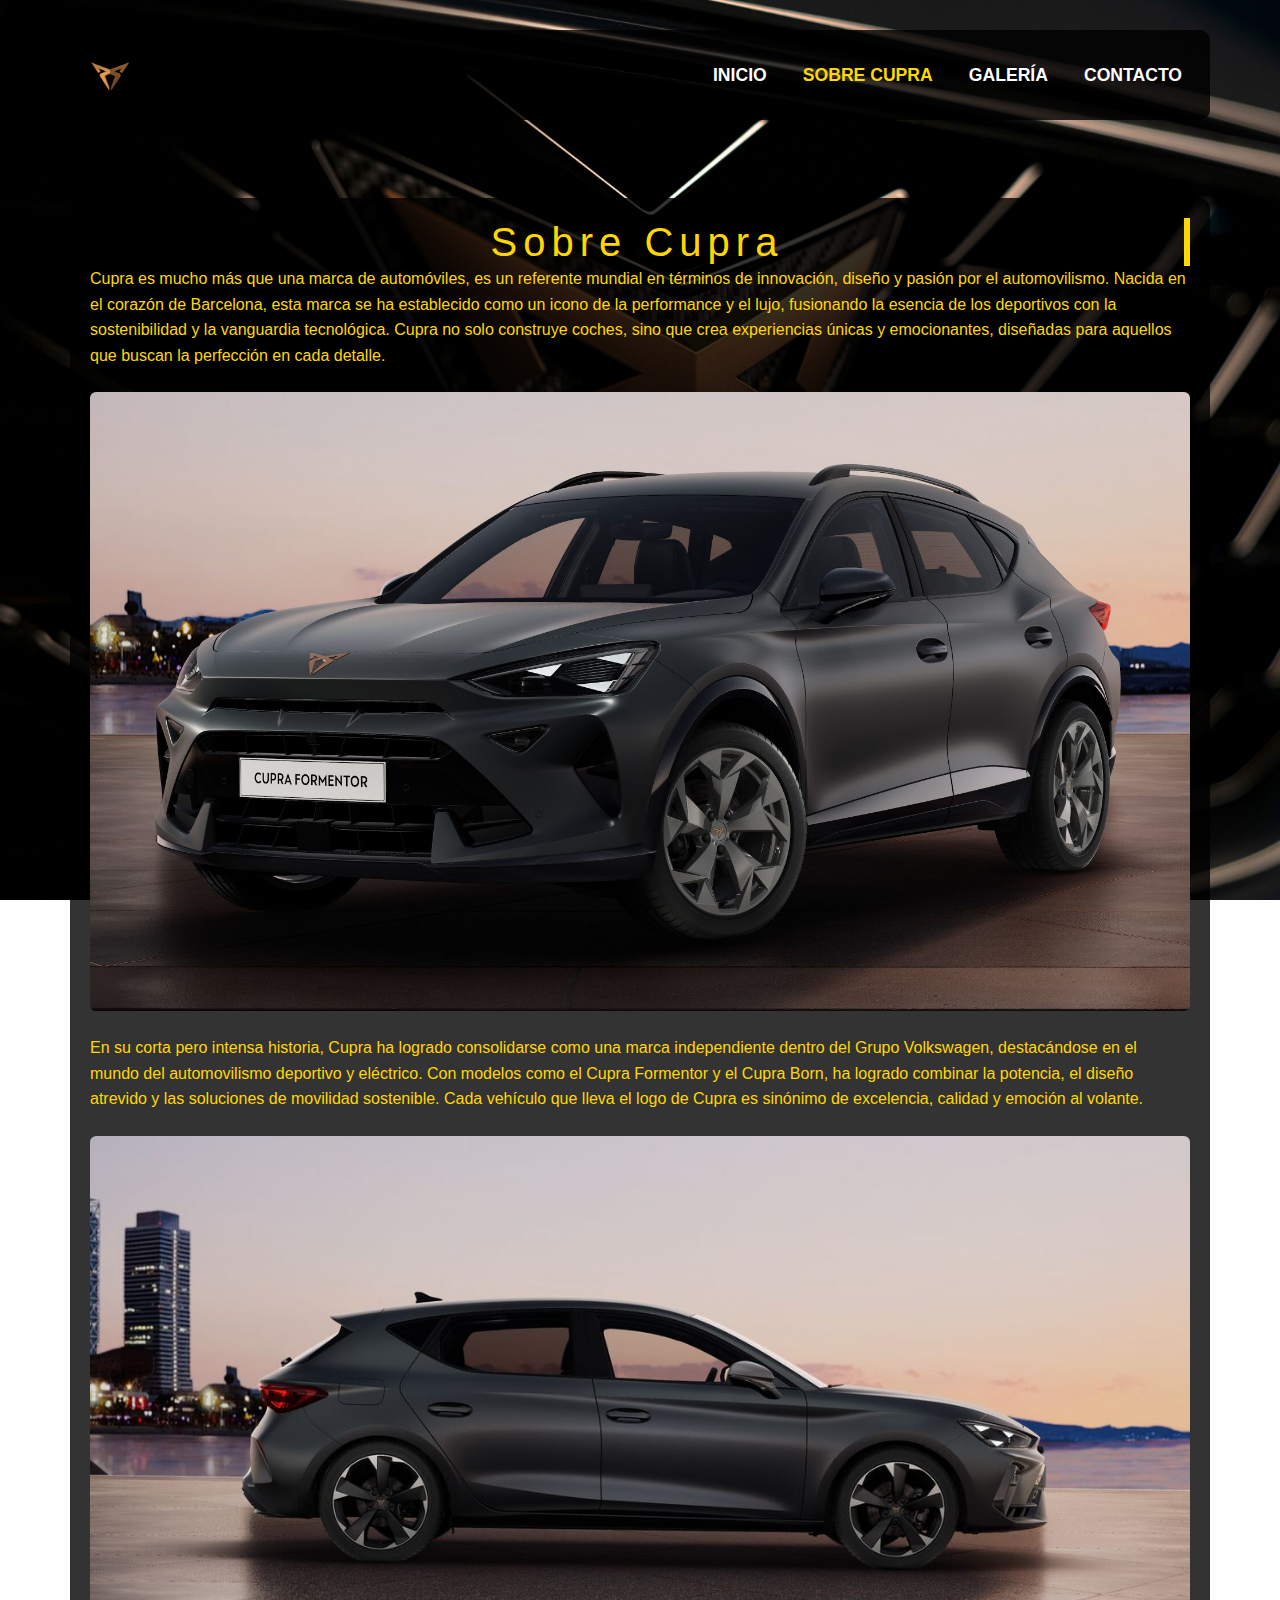
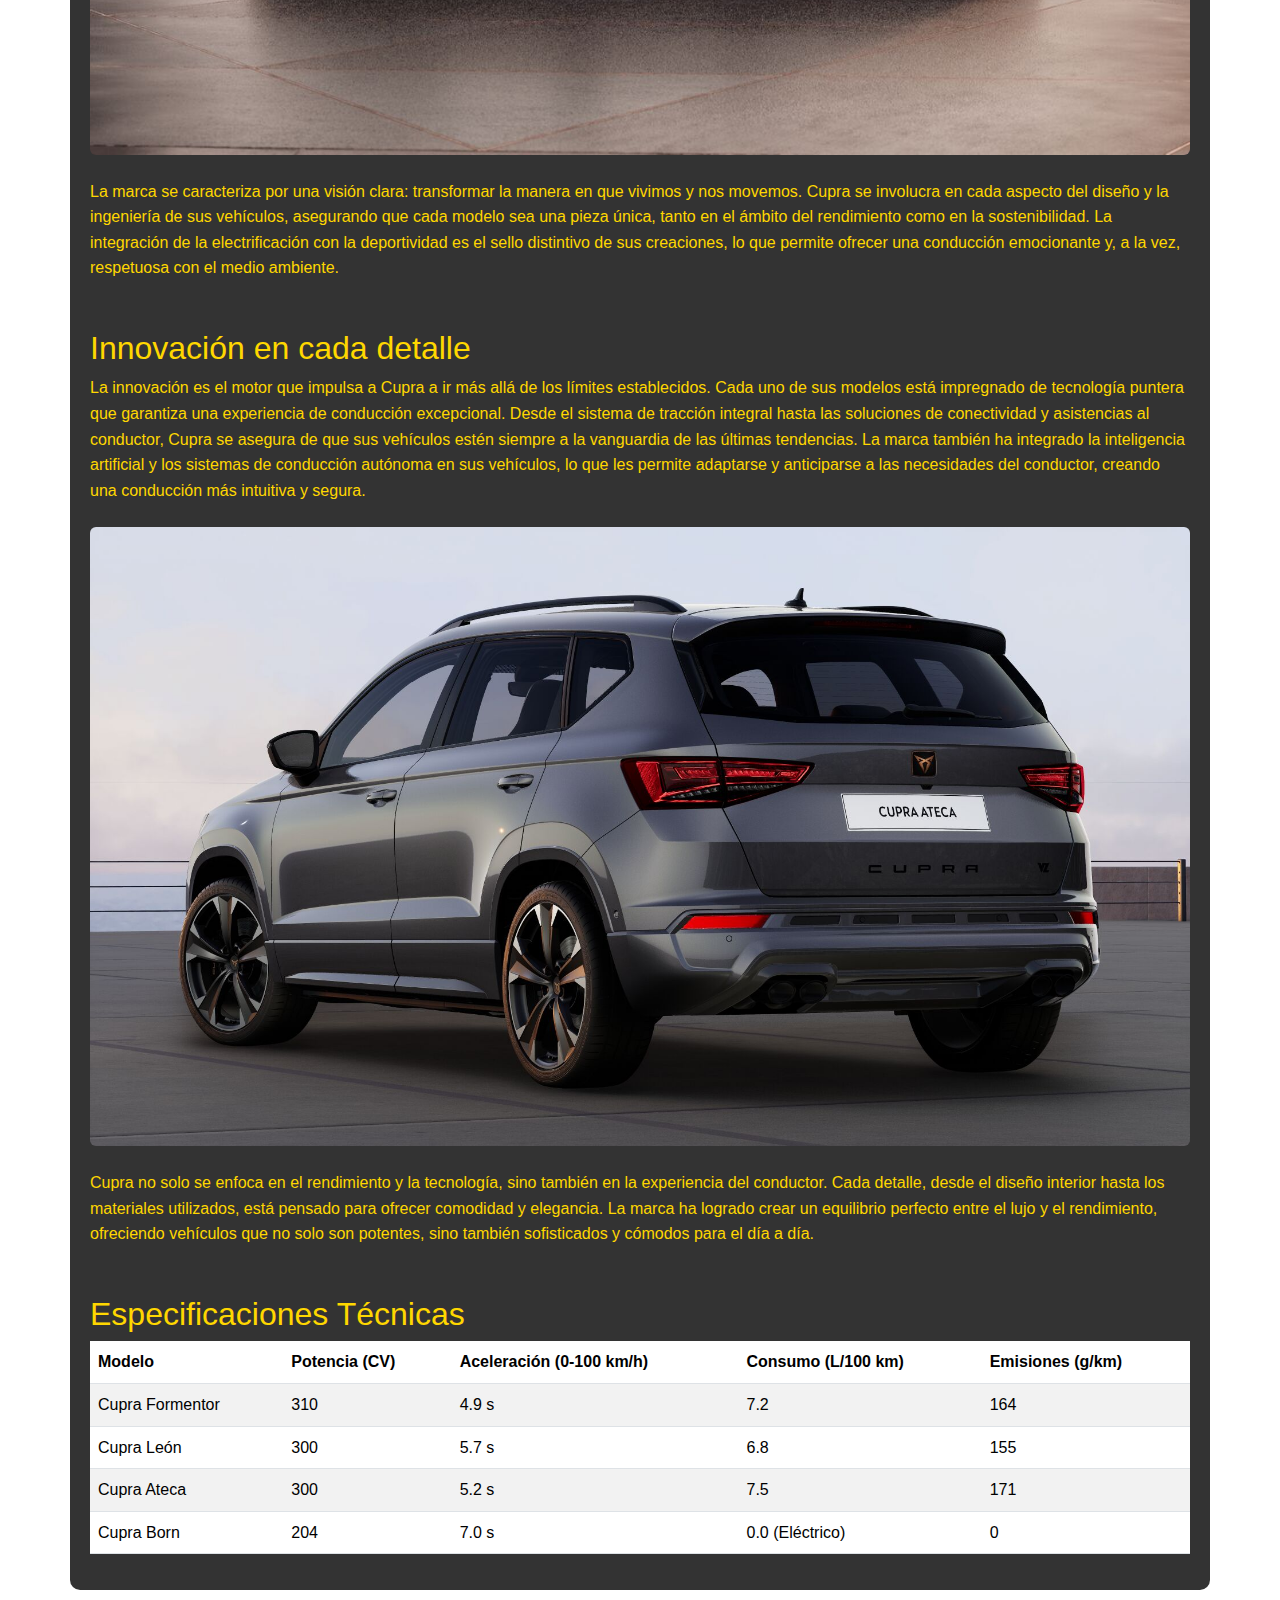
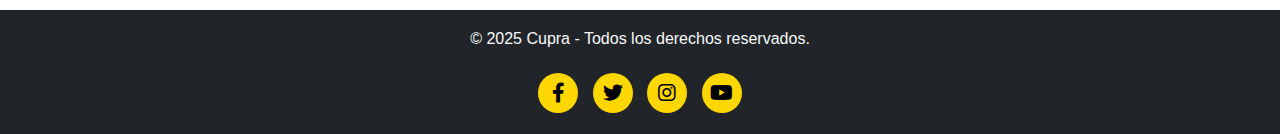
==== commit f0556a86: "Update about.html" ====
--- a/about.html
+++ b/about.html
@@ -72,6 +72,52 @@
         </div>
 
         <p class="text-justify fade-in">Cupra no solo se enfoca en el rendimiento y la tecnología, sino también en la experiencia del conductor. Cada detalle, desde el diseño interior hasta los materiales utilizados, está pensado para ofrecer comodidad y elegancia. La marca ha logrado crear un equilibrio perfecto entre el lujo y el rendimiento, ofreciendo vehículos que no solo son potentes, sino también sofisticados y cómodos para el día a día.</p>
+
+        <!-- Tabla striped -->
+        <h2 class="mt-5 fade-in">Especificaciones Técnicas</h2>
+        <div class="table-responsive fade-in">
+            <table class="table table-striped">
+                <thead>
+                    <tr>
+                        <th>Modelo</th>
+                        <th>Potencia (CV)</th>
+                        <th>Aceleración (0-100 km/h)</th>
+                        <th>Consumo (L/100 km)</th>
+                        <th>Emisiones (g/km)</th>
+                    </tr>
+                </thead>
+                <tbody>
+                    <tr>
+                        <td>Cupra Formentor</td>
+                        <td>310</td>
+                        <td>4.9 s</td>
+                        <td>7.2</td>
+                        <td>164</td>
+                    </tr>
+                    <tr>
+                        <td>Cupra León</td>
+                        <td>300</td>
+                        <td>5.7 s</td>
+                        <td>6.8</td>
+                        <td>155</td>
+                    </tr>
+                    <tr>
+                        <td>Cupra Ateca</td>
+                        <td>300</td>
+                        <td>5.2 s</td>
+                        <td>7.5</td>
+                        <td>171</td>
+                    </tr>
+                    <tr>
+                        <td>Cupra Born</td>
+                        <td>204</td>
+                        <td>7.0 s</td>
+                        <td>0.0 (Eléctrico)</td>
+                        <td>0</td>
+                    </tr>
+                </tbody>
+            </table>
+        </div>
     </div>
 
     <!-- Footer -->
@@ -99,4 +145,4 @@
     <script src="js/scripts.js"></script>
 </body>
 
-</html>+</html>
